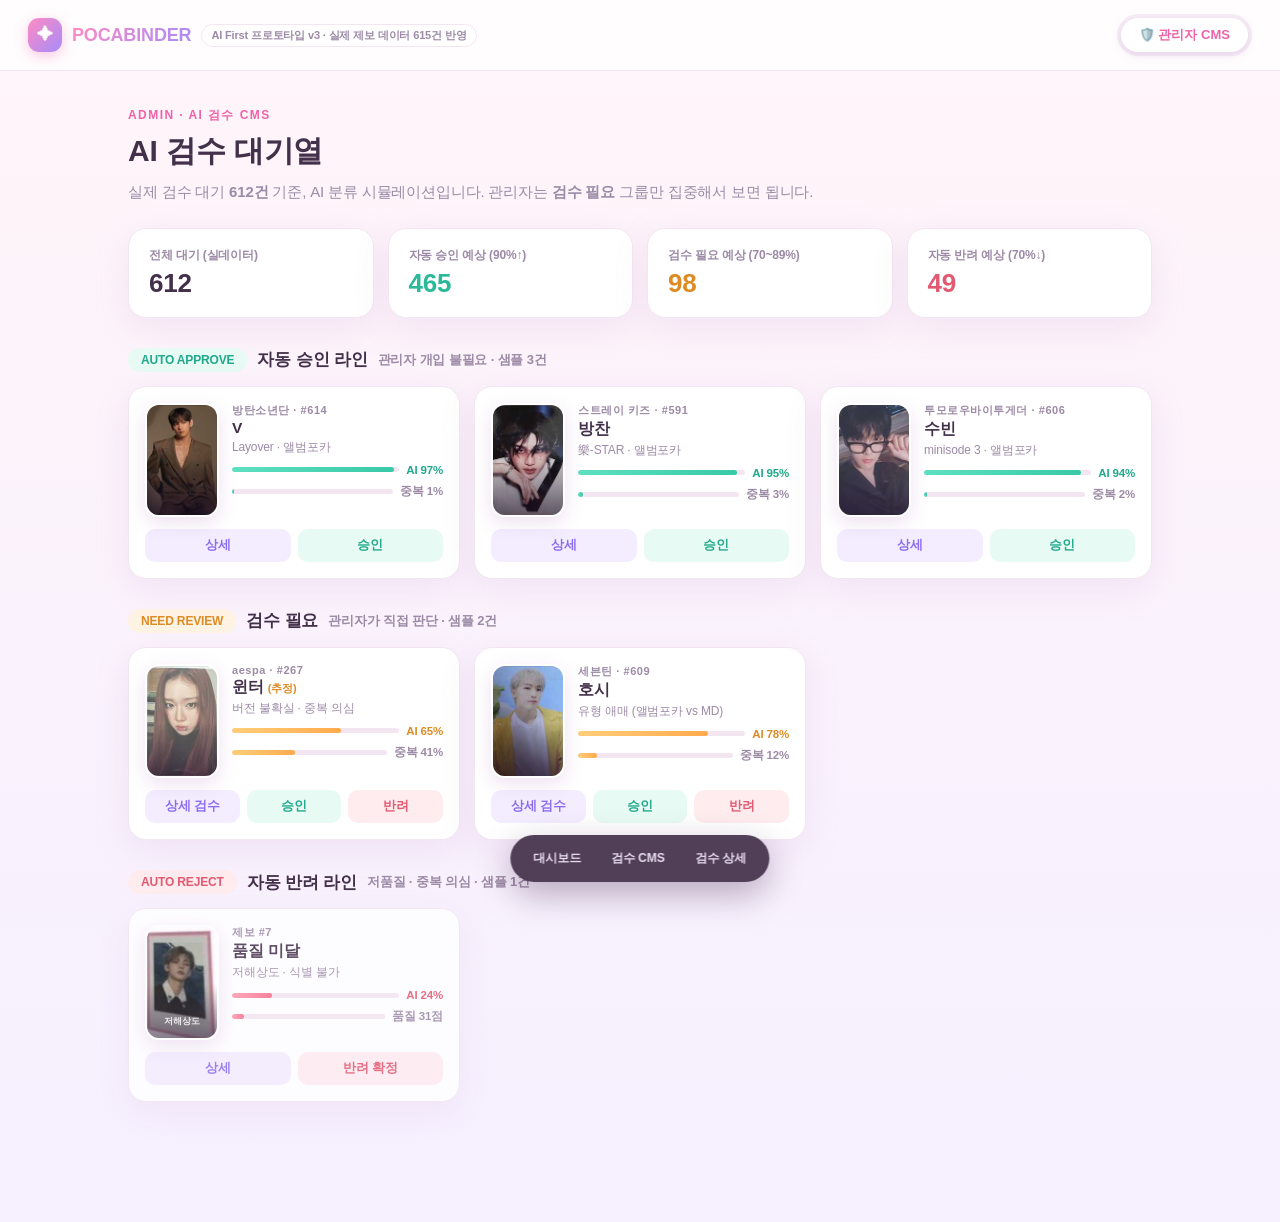
==== admin.html @ e7964c2a "Add files via upload" ====
<!DOCTYPE html>
<html lang="ko">
<head>
<meta charset="UTF-8">
<meta name="viewport" content="width=device-width, initial-scale=1.0">
<title>포카바인더 — 관리자 CMS</title>
<style>
  :root{
    --pink:#FF8BC2; --pink-deep:#F062A8; --lav:#A78BFA; --mint:#5EE0C2;
    --peach:#FFB88C; --sky:#8CC8FF;
    --ink:#43304A; --muted:#9C8AA6; --line:#F3E6F0;
    --bg1:#FFF5F9; --bg2:#F6F0FF;
    --card-shadow:0 10px 34px rgba(190,140,200,.16);
    --grad:linear-gradient(135deg,#FF8BC2 0%,#A78BFA 100%);
  }
  *{margin:0;padding:0;box-sizing:border-box;}
  html{scroll-behavior:smooth;}
  body{
    font-family:Pretendard,-apple-system,BlinkMacSystemFont,"Apple SD Gothic Neo","Noto Sans KR","Malgun Gothic",sans-serif;
    background:linear-gradient(180deg,var(--bg1) 0%,var(--bg2) 100%);
    color:var(--ink); min-height:100vh; letter-spacing:-0.01em;
  }
  body.admin-mode{background:linear-gradient(180deg,#F4F0FF 0%,#EEF3FF 100%);}

  /* ---------- top bar ---------- */
  .topbar{
    position:sticky;top:0;z-index:50;
    background:rgba(255,255,255,.82);backdrop-filter:blur(14px);
    border-bottom:1px solid var(--line);
    display:flex;align-items:center;justify-content:space-between;
    padding:14px 28px;
  }
  .logo{display:flex;align-items:center;gap:10px;cursor:pointer;}
  .logo-badge{
    width:34px;height:34px;border-radius:11px;background:var(--grad);
    display:flex;align-items:center;justify-content:center;font-size:17px;color:#fff;
    box-shadow:0 4px 14px rgba(240,98,168,.35);
  }
  .logo-name{font-weight:800;font-size:18px;background:var(--grad);-webkit-background-clip:text;background-clip:text;-webkit-text-fill-color:transparent;}
  .logo-tag{font-size:11px;color:var(--muted);font-weight:600;border:1px solid var(--line);border-radius:99px;padding:3px 9px;background:#fff;}
  .mode-toggle{display:flex;background:#F6EDF6;border-radius:99px;padding:4px;gap:2px;}
  .mode-toggle button{
    border:0;background:transparent;border-radius:99px;padding:8px 18px;
    font-size:13px;font-weight:700;color:var(--muted);cursor:pointer;font-family:inherit;transition:.2s;
  }
  .mode-toggle button.on{background:#fff;color:var(--pink-deep);box-shadow:0 3px 10px rgba(190,140,200,.25);}

  /* ---------- screens ---------- */
  .screen{display:none;max-width:1080px;margin:0 auto;padding:36px 28px 120px;animation:fadeUp .35s ease;}
  .screen.active{display:block;}
  @keyframes fadeUp{from{opacity:0;transform:translateY(10px)}to{opacity:1;transform:none}}

  .eyebrow{font-size:12px;font-weight:800;color:var(--pink-deep);letter-spacing:.12em;text-transform:uppercase;margin-bottom:8px;}
  h1{font-size:30px;font-weight:800;line-height:1.25;}
  h1 .grad{background:var(--grad);-webkit-background-clip:text;background-clip:text;-webkit-text-fill-color:transparent;}
  .sub{color:var(--muted);font-size:15px;margin-top:10px;line-height:1.6;}

  .panel{background:#fff;border:1px solid var(--line);border-radius:24px;box-shadow:var(--card-shadow);padding:26px;}

  .btn{
    border:0;border-radius:14px;padding:14px 26px;font-size:15px;font-weight:800;
    cursor:pointer;font-family:inherit;transition:.15s;letter-spacing:-0.01em;
  }
  .btn:active{transform:scale(.97);}
  .btn-primary{background:var(--grad);color:#fff;box-shadow:0 8px 22px rgba(240,98,168,.35);}
  .btn-primary:hover{filter:brightness(1.05);}
  .btn-ghost{background:#fff;color:var(--ink);border:1.5px solid var(--line);}
  .btn-ghost:hover{border-color:var(--pink);color:var(--pink-deep);}
  .btn-soft{background:#FDF0F7;color:var(--pink-deep);}
  .btn-sm{padding:9px 16px;font-size:13px;border-radius:11px;}

  /* ---------- photocard placeholder ---------- */
  .poca{
    aspect-ratio:5.5/8.5;border-radius:14px;position:relative;overflow:hidden;
    display:flex;flex-direction:column;align-items:center;justify-content:center;gap:6px;
    color:#fff;font-weight:800;box-shadow:0 6px 18px rgba(180,120,190,.22);
    border:3px solid #fff;
  }
  .poca .face{font-size:34px;filter:drop-shadow(0 2px 4px rgba(0,0,0,.12));}
  .poca .nm{font-size:13px;letter-spacing:.02em;text-shadow:0 1px 4px rgba(0,0,0,.18);}
  .poca .al{font-size:9px;font-weight:600;opacity:.85;}
  .poca.shine::after{
    content:'';position:absolute;inset:0;
    background:linear-gradient(115deg,transparent 30%,rgba(255,255,255,.55) 45%,transparent 60%);
    animation:shine 2.8s ease-in-out infinite;
  }
  @keyframes shine{0%,60%{transform:translateX(-120%)}100%{transform:translateX(120%)}}
  .poca.photo::before{content:'';position:absolute;inset:0;background:linear-gradient(180deg,rgba(30,15,40,.0) 52%,rgba(30,15,40,.62));}
  .poca.photo .face{display:none;}
  .poca.photo .nm,.poca.photo .al{position:relative;z-index:1;}
  .poca.photo{justify-content:flex-end;padding-bottom:10px;}
  .g1{background:linear-gradient(160deg,#FFB6D9,#B79CFF);}
  .g2{background:linear-gradient(160deg,#8CC8FF,#B79CFF);}
  .g3{background:linear-gradient(160deg,#FFC69C,#FF8BB8);}
  .g4{background:linear-gradient(160deg,#7EE0C8,#8CC8FF);}
  .g5{background:linear-gradient(160deg,#FF9CAE,#FFC69C);}
  .g6{background:linear-gradient(160deg,#C3A8FF,#FF9CD4);}

  /* ---------- HOME ---------- */
  .hero{display:grid;grid-template-columns:1.15fr .85fr;gap:36px;align-items:center;margin-top:28px;}
  .hero-cards{display:grid;grid-template-columns:repeat(3,1fr);gap:14px;transform:rotate(3deg);}
  .hero-cards .poca:nth-child(2){transform:translateY(-14px);}
  .hero-cards .poca:nth-child(5){transform:translateY(-14px);}
  .stat-row{display:grid;grid-template-columns:repeat(3,1fr);gap:14px;margin-top:30px;}
  .stat{background:#fff;border:1px solid var(--line);border-radius:18px;padding:18px 20px;box-shadow:var(--card-shadow);}
  .stat .k{font-size:12px;color:var(--muted);font-weight:700;}
  .stat .v{font-size:26px;font-weight:800;margin-top:4px;}
  .stat .v.pk{color:var(--pink-deep);} .stat .v.lv{color:var(--lav);} .stat .v.mt{color:#2BB99A;}
  .flow-strip{margin-top:34px;background:#fff;border:1px solid var(--line);border-radius:18px;padding:18px 22px;box-shadow:var(--card-shadow);display:flex;align-items:center;gap:10px;flex-wrap:wrap;}
  .flow-step{display:flex;align-items:center;gap:10px;}
  .flow-chip{background:#FDF0F7;color:var(--pink-deep);border-radius:99px;padding:7px 14px;font-size:12.5px;font-weight:800;white-space:nowrap;}
  .flow-chip.lv{background:#F3EDFF;color:#8B6CF0;}
  .flow-chip.mt{background:#E8FAF4;color:#1FA98A;}
  .flow-arrow{color:#D9C6DE;font-weight:800;}

  /* ---------- SCAN ---------- */
  .dropzone{
    margin-top:26px;border:2.5px dashed #EDB9D6;border-radius:26px;background:rgba(255,255,255,.7);
    padding:70px 30px;text-align:center;cursor:pointer;transition:.2s;
  }
  .dropzone:hover{border-color:var(--pink);background:#fff;box-shadow:var(--card-shadow);}
  .dropzone.over{border-color:var(--pink-deep);border-style:solid;background:#fff;
    box-shadow:0 0 0 6px rgba(240,98,168,.16),var(--card-shadow);transform:scale(1.012);}
  .dropzone.over .dz-icon{animation:none;transform:scale(1.1);}
  .dropzone *{pointer-events:none;}
  .dz-alt{margin-top:14px;text-align:center;}
  .dz-alt button{background:none;border:0;font-family:inherit;font-size:13.5px;font-weight:700;
    color:var(--muted);text-decoration:underline;text-underline-offset:3px;cursor:pointer;padding:6px 10px;}
  .dz-alt button:hover{color:var(--pink-deep);}
  .dz-err{display:none;margin-top:12px;background:#FFF1F4;border:1px solid #F6C6D4;color:#B4265A;
    border-radius:12px;padding:10px 14px;font-size:13.5px;font-weight:700;text-align:center;}
  .dz-icon{
    width:76px;height:76px;margin:0 auto 18px;border-radius:24px;background:var(--grad);
    display:flex;align-items:center;justify-content:center;font-size:34px;color:#fff;
    box-shadow:0 10px 26px rgba(240,98,168,.35);animation:bob 2.6s ease-in-out infinite;
  }
  @keyframes bob{0%,100%{transform:translateY(0)}50%{transform:translateY(-7px)}}
  .dz-title{font-size:19px;font-weight:800;}
  .dz-sub{color:var(--muted);font-size:14px;margin-top:8px;line-height:1.6;}
  .old-vs-new{display:grid;grid-template-columns:1fr auto 1fr;gap:18px;align-items:center;margin-top:26px;}
  .ovn{background:#fff;border:1px solid var(--line);border-radius:18px;padding:18px 20px;box-shadow:var(--card-shadow);}
  .ovn .t{font-size:12px;font-weight:800;color:var(--muted);margin-bottom:10px;}
  .ovn.new .t{color:var(--pink-deep);}
  .ovn ul{list-style:none;display:flex;flex-direction:column;gap:6px;font-size:13.5px;}
  .ovn li{color:#7A6884;}
  .ovn li s{color:#C8B8CE;}
  .ovn.new li{font-weight:800;color:var(--ink);font-size:15px;}
  .ovn-arrow{font-size:22px;color:var(--pink);font-weight:800;}

  /* ---------- ANALYZING ---------- */
  .analyze-wrap{display:grid;grid-template-columns:300px 1fr;gap:34px;margin-top:30px;align-items:start;}
  .scan-stage{position:relative;border-radius:20px;overflow:hidden;}
  .scan-stage .poca{width:100%;border-width:0;border-radius:20px;}
  .scan-line{
    position:absolute;left:0;right:0;height:3px;
    background:linear-gradient(90deg,transparent,#fff,transparent);
    box-shadow:0 0 18px 5px rgba(255,255,255,.85);
    animation:scanmove 1.6s ease-in-out infinite;
  }
  @keyframes scanmove{0%{top:4%}50%{top:94%}100%{top:4%}}
  .scan-grid{position:absolute;inset:0;background:
    repeating-linear-gradient(0deg,rgba(255,255,255,.08) 0 1px,transparent 1px 24px),
    repeating-linear-gradient(90deg,rgba(255,255,255,.08) 0 1px,transparent 1px 24px);}
  .steps{display:flex;flex-direction:column;gap:10px;}
  .step{
    display:flex;align-items:center;gap:14px;background:#fff;border:1px solid var(--line);
    border-radius:16px;padding:14px 18px;opacity:.45;transition:.3s;box-shadow:var(--card-shadow);
  }
  .step .ic{width:38px;height:38px;border-radius:12px;background:#F6EDF6;display:flex;align-items:center;justify-content:center;font-size:18px;}
  .step .tt{font-weight:800;font-size:14.5px;}
  .step .dd{font-size:12px;color:var(--muted);margin-top:2px;}
  .step .st{margin-left:auto;font-size:12px;font-weight:800;color:var(--muted);}
  .step.doing{opacity:1;border-color:var(--pink);}
  .step.doing .st{color:var(--pink-deep);}
  .step.done{opacity:1;}
  .step.done .ic{background:#E8FAF4;}
  .step.done .st{color:#1FA98A;}
  .spinner{display:inline-block;width:12px;height:12px;border:2px solid #F4C2DC;border-top-color:var(--pink-deep);border-radius:50%;animation:spin .7s linear infinite;vertical-align:-2px;margin-right:4px;}
  @keyframes spin{to{transform:rotate(360deg)}}

  /* ---------- RESULT ---------- */
  .result-wrap{display:grid;grid-template-columns:300px 1fr;gap:34px;margin-top:30px;align-items:start;}
  .conf-banner{
    display:flex;align-items:center;gap:14px;background:linear-gradient(135deg,#FFF0F8,#F3EDFF);
    border:1px solid #F4D7EA;border-radius:18px;padding:16px 20px;margin-bottom:18px;
  }
  .conf-ring{width:56px;height:56px;border-radius:50%;background:conic-gradient(var(--pink-deep) 353deg,#F0E2EF 0);display:flex;align-items:center;justify-content:center;flex-shrink:0;}
  .conf-ring b{width:44px;height:44px;border-radius:50%;background:#fff;display:flex;align-items:center;justify-content:center;font-size:13px;color:var(--pink-deep);}
  .fieldlist{display:flex;flex-direction:column;gap:10px;}
  .field{
    display:grid;grid-template-columns:96px 1fr 150px;gap:14px;align-items:center;
    background:#fff;border:1px solid var(--line);border-radius:15px;padding:13px 18px;box-shadow:var(--card-shadow);
  }
  .field .k{font-size:12.5px;font-weight:800;color:var(--muted);}
  .field .v{font-size:16px;font-weight:800;}
  .field .v input,.field .v select{
    font-family:inherit;font-size:15px;font-weight:800;color:var(--ink);
    border:1.5px solid var(--pink);border-radius:9px;padding:6px 10px;width:100%;background:#FFF8FC;
  }
  .confbar{display:flex;align-items:center;gap:8px;}
  .confbar .bar{flex:1;height:7px;border-radius:99px;background:#F3E6F0;overflow:hidden;}
  .confbar .bar i{display:block;height:100%;border-radius:99px;background:var(--grad);width:0;transition:width .9s ease;}
  .confbar .pc{font-size:12.5px;font-weight:800;color:var(--pink-deep);min-width:34px;text-align:right;}
  .check-row{display:grid;grid-template-columns:1fr 1fr;gap:10px;margin-top:14px;}
  .checkbox-pill{background:#E8FAF4;border:1px solid #C9F0E3;border-radius:15px;padding:13px 18px;display:flex;align-items:center;gap:10px;font-weight:800;font-size:14px;color:#178468;}
  .result-actions{display:flex;gap:10px;margin-top:22px;}
  .result-actions .btn{flex:1;}

  /* ---------- COMPLETE ---------- */
  .complete-box{max-width:520px;margin:40px auto 0;text-align:center;}
  .big-check{
    width:92px;height:92px;margin:0 auto 22px;border-radius:50%;background:var(--grad);
    display:flex;align-items:center;justify-content:center;font-size:44px;color:#fff;
    box-shadow:0 14px 34px rgba(240,98,168,.4);animation:pop .5s cubic-bezier(.34,1.56,.64,1);
  }
  @keyframes pop{from{transform:scale(.3);opacity:0}to{transform:scale(1);opacity:1}}
  .timeline{margin-top:26px;text-align:left;display:flex;flex-direction:column;gap:0;}
  .tl{display:flex;gap:14px;}
  .tl .dotcol{display:flex;flex-direction:column;align-items:center;}
  .tl .dot{width:14px;height:14px;border-radius:50%;background:var(--mint);flex-shrink:0;margin-top:4px;}
  .tl .dot.pend{background:#E8D9EC;}
  .tl .vline{width:2px;flex:1;background:#EFE2EE;min-height:22px;}
  .tl .txt{padding-bottom:18px;}
  .tl .txt b{font-size:14.5px;}
  .tl .txt span{display:block;font-size:12.5px;color:var(--muted);margin-top:2px;}

  /* ---------- ADMIN ---------- */
  .admin-stats{display:grid;grid-template-columns:repeat(4,1fr);gap:14px;margin-top:24px;}
  .queue-section{margin-top:30px;}
  .queue-head{display:flex;align-items:center;gap:10px;margin-bottom:14px;}
  .queue-head .badge{border-radius:99px;padding:5px 13px;font-size:12px;font-weight:800;}
  .badge.auto{background:#E8FAF4;color:#1FA98A;}
  .badge.review{background:#FFF4E3;color:#DD8B24;}
  .badge.reject{background:#FFECEF;color:#E25A72;}
  .queue-head h3{font-size:17px;font-weight:800;}
  .queue-head .cnt{color:var(--muted);font-size:13px;font-weight:700;}
  .qgrid{display:grid;grid-template-columns:repeat(3,1fr);gap:14px;}
  .qcard{
    background:#fff;border:1px solid var(--line);border-radius:18px;padding:16px;
    box-shadow:var(--card-shadow);cursor:pointer;transition:.18s;position:relative;
  }
  .qcard:hover{transform:translateY(-3px);box-shadow:0 16px 38px rgba(170,120,190,.22);border-color:#EFC4DE;}
  .qcard.justnow{border:2px solid var(--pink);}
  .qcard .newtag{position:absolute;top:-10px;left:14px;background:var(--grad);color:#fff;font-size:10.5px;font-weight:800;border-radius:99px;padding:3px 10px;box-shadow:0 4px 10px rgba(240,98,168,.4);}
  .qrow{display:flex;gap:13px;}
  .qrow .poca{width:74px;flex-shrink:0;border-width:2px;}
  .qmeta{flex:1;min-width:0;}
  .qmeta .a{font-size:11px;font-weight:800;color:var(--muted);letter-spacing:.05em;}
  .qmeta .m{font-size:15.5px;font-weight:800;margin-top:1px;}
  .qmeta .al2{font-size:12px;color:var(--muted);margin-top:2px;white-space:nowrap;overflow:hidden;text-overflow:ellipsis;}
  .qconf{margin-top:8px;display:flex;align-items:center;gap:7px;}
  .qconf .bar{flex:1;height:5px;background:#F3E6F0;border-radius:99px;overflow:hidden;}
  .qconf .bar i{display:block;height:100%;border-radius:99px;}
  .qconf .pc{font-size:11.5px;font-weight:800;}
  .qc-auto i{background:linear-gradient(90deg,#5EE0C2,#38C9A8);} .qc-auto .pc{color:#1FA98A;}
  .qc-review i{background:linear-gradient(90deg,#FFCE7A,#FFAA4D);} .qc-review .pc{color:#DD8B24;}
  .qc-reject i{background:linear-gradient(90deg,#FF9CAE,#F76F8C);} .qc-reject .pc{color:#E25A72;}
  .qactions{display:flex;gap:7px;margin-top:12px;}
  .qactions .btn{flex:1;padding:8px 0;font-size:12.5px;border-radius:10px;}
  .btn-approve{background:#E8FAF4;color:#1FA98A;}
  .btn-reject{background:#FFECEF;color:#E25A72;}
  .btn-detail{background:#F3EDFF;color:#8B6CF0;}

  /* ---------- CMS DETAIL ---------- */
  .detail-wrap{display:grid;grid-template-columns:320px 1fr;gap:30px;margin-top:26px;align-items:start;}
  .kv{display:flex;justify-content:space-between;align-items:center;padding:12px 2px;border-bottom:1px solid var(--line);font-size:14.5px;}
  .kv:last-child{border-bottom:0;}
  .kv .k{color:var(--muted);font-weight:700;font-size:13px;}
  .kv .v{font-weight:800;}
  .dup-box{margin-top:16px;background:#FFF9EC;border:1px solid #F7E3B5;border-radius:16px;padding:16px 18px;}
  .dup-box .t{font-size:13px;font-weight:800;color:#B8860B;margin-bottom:10px;}
  .dup-row{display:flex;gap:12px;align-items:center;}
  .dup-row .poca{width:56px;border-width:2px;}
  .dup-row .info{font-size:12.5px;color:#7A6884;line-height:1.55;}
  .decision{display:flex;gap:10px;margin-top:20px;}
  .decision .btn{flex:1;padding:15px 0;font-size:15px;}
  .btn-approve-lg{background:linear-gradient(135deg,#5EE0C2,#38C9A8);color:#fff;box-shadow:0 8px 20px rgba(56,201,168,.35);}
  .btn-reject-lg{background:#fff;color:#E25A72;border:1.5px solid #FFD3DB;}
  .btn-merge-lg{background:#fff;color:#8B6CF0;border:1.5px solid #E3D8FF;}
  .backlink{display:inline-flex;align-items:center;gap:6px;color:var(--muted);font-size:13.5px;font-weight:700;cursor:pointer;margin-bottom:6px;}
  .backlink:hover{color:var(--pink-deep);}

  /* ---------- SEARCH / HOME extras ---------- */
  .search-bar{
    display:flex;align-items:center;gap:10px;background:#fff;border:1.5px solid var(--line);
    border-radius:16px;padding:13px 18px;box-shadow:var(--card-shadow);margin-top:22px;cursor:pointer;transition:.2s;
  }
  .search-bar:hover{border-color:var(--pink);}
  .search-bar .q{color:var(--muted);font-size:14.5px;font-weight:600;flex:1;}
  .search-bar input{border:0;outline:0;flex:1;font-family:inherit;font-size:15px;font-weight:700;color:var(--ink);background:transparent;}
  .chip-row{display:flex;gap:8px;flex-wrap:wrap;margin-top:14px;}
  .artist-chip{
    background:#fff;border:1.5px solid var(--line);border-radius:99px;padding:8px 16px;
    font-size:13px;font-weight:800;cursor:pointer;transition:.15s;color:#7A6884;
  }
  .artist-chip:hover,.artist-chip.on{border-color:var(--pink);color:var(--pink-deep);background:#FFF5FA;}
  .result-count{font-size:13.5px;color:var(--muted);font-weight:700;margin:20px 0 12px;}
  .srch-grid{display:grid;grid-template-columns:repeat(4,1fr);gap:16px;}
  .srch-item{cursor:pointer;transition:.18s;}
  .srch-item:hover{transform:translateY(-4px);}
  .srch-item .meta{margin-top:8px;}
  .srch-item .a{font-size:10.5px;font-weight:800;color:var(--muted);letter-spacing:.05em;}
  .srch-item .m{font-size:14px;font-weight:800;}
  .srch-item .al{font-size:11.5px;color:var(--muted);margin-top:1px;}

  /* ---------- ARTIST ---------- */
  .artist-hero{
    background:var(--grad);border-radius:26px;padding:30px 32px;color:#fff;margin-top:24px;
    box-shadow:0 14px 36px rgba(200,120,190,.35);display:grid;grid-template-columns:1fr auto;gap:20px;align-items:center;
  }
  .artist-hero h2{font-size:26px;font-weight:800;}
  .artist-hero .lv{font-size:13px;font-weight:800;opacity:.95;margin-top:6px;}
  .own-progress{margin-top:16px;}
  .own-progress .nums{display:flex;justify-content:space-between;font-size:13px;font-weight:800;margin-bottom:7px;}
  .own-progress .track{height:10px;border-radius:99px;background:rgba(255,255,255,.3);overflow:hidden;}
  .own-progress .track i{display:block;height:100%;border-radius:99px;background:#fff;width:0;transition:width 1s ease;}
  .artist-hero .pct{font-size:44px;font-weight:800;text-align:right;}
  .artist-hero .pct span{display:block;font-size:12px;font-weight:700;opacity:.9;}
  .sec-title{display:flex;align-items:center;gap:10px;margin:30px 0 14px;}
  .sec-title h3{font-size:17px;font-weight:800;}
  .sec-title .more{margin-left:auto;font-size:12.5px;font-weight:800;color:var(--muted);cursor:pointer;}
  .sec-title .more:hover{color:var(--pink-deep);}
  .album-grid{display:grid;grid-template-columns:repeat(4,1fr);gap:14px;}
  .album-cover{
    border-radius:18px;padding:20px 18px;color:#fff;cursor:pointer;transition:.18s;
    min-height:120px;display:flex;flex-direction:column;justify-content:flex-end;box-shadow:var(--card-shadow);position:relative;overflow:hidden;
  }
  .album-cover:hover{transform:translateY(-4px);box-shadow:0 16px 36px rgba(170,120,190,.3);}
  .album-cover .yr{font-size:10.5px;font-weight:700;opacity:.85;}
  .album-cover .tt{font-size:15px;font-weight:800;margin-top:2px;text-shadow:0 1px 6px rgba(0,0,0,.15);}
  .album-cover .ct{font-size:11px;font-weight:700;opacity:.9;margin-top:4px;}
  .member-row{display:flex;gap:10px;flex-wrap:wrap;}
  .member-chip{
    display:flex;align-items:center;gap:9px;background:#fff;border:1.5px solid var(--line);border-radius:99px;
    padding:7px 16px 7px 8px;font-size:13.5px;font-weight:800;cursor:pointer;transition:.15s;
  }
  .member-chip:hover{border-color:var(--pink);color:var(--pink-deep);}
  .member-chip .mc{width:30px;height:30px;border-radius:50%;display:flex;align-items:center;justify-content:center;font-size:15px;color:#fff;}
  .recent-row{display:grid;grid-template-columns:repeat(6,1fr);gap:12px;}

  /* ---------- ALBUM ---------- */
  .filter-tabs{display:flex;gap:6px;background:#F6EDF6;border-radius:99px;padding:5px;width:fit-content;margin-top:20px;}
  .filter-tabs button{
    border:0;background:transparent;border-radius:99px;padding:9px 20px;font-size:13px;font-weight:800;
    color:var(--muted);cursor:pointer;font-family:inherit;transition:.2s;
  }
  .filter-tabs button.on{background:#fff;color:var(--pink-deep);box-shadow:0 3px 10px rgba(190,140,200,.25);}
  .album-cards{display:grid;grid-template-columns:repeat(6,1fr);gap:14px;margin-top:20px;}
  .acard{cursor:pointer;transition:.18s;position:relative;}
  .acard:hover{transform:translateY(-4px);}
  .acard .nm2{font-size:12px;font-weight:800;text-align:center;margin-top:7px;}
  .acard .tp{font-size:10.5px;color:var(--muted);text-align:center;margin-top:1px;}
  .acard.missing .poca{filter:grayscale(1) opacity(.45);}
  .acard .stamp{
    position:absolute;top:8px;right:8px;z-index:2;width:26px;height:26px;border-radius:50%;
    display:flex;align-items:center;justify-content:center;font-size:13px;background:#fff;box-shadow:0 3px 10px rgba(100,60,110,.25);
  }
  .acard .stamp.own{color:#1FA98A;} .acard .stamp.wish{color:var(--pink-deep);}

  /* ---------- CARD DETAIL (user) ---------- */
  .card-wrap{display:grid;grid-template-columns:320px 1fr;gap:34px;margin-top:26px;align-items:start;}
  .toggle-row{display:flex;gap:10px;margin-top:16px;}
  .tgl{
    flex:1;border:1.5px solid var(--line);background:#fff;border-radius:14px;padding:13px 0;
    font-size:14.5px;font-weight:800;cursor:pointer;font-family:inherit;transition:.18s;color:#7A6884;
  }
  .tgl.on-own{background:#E8FAF4;border-color:#9FE5CF;color:#1FA98A;}
  .tgl.on-wish{background:#FFF0F8;border-color:#F7BBDC;color:var(--pink-deep);}
  .ai-insight{
    margin-top:18px;background:linear-gradient(135deg,#FFF0F8,#F3EDFF);border:1px solid #F0D9EC;
    border-radius:20px;padding:20px 22px;
  }
  .ai-insight .hd{display:flex;align-items:center;gap:9px;font-size:13px;font-weight:800;color:#8B6CF0;margin-bottom:12px;}
  .ai-insight .hd .dot2{width:26px;height:26px;border-radius:9px;background:var(--grad);display:flex;align-items:center;justify-content:center;color:#fff;font-size:13px;}
  .ai-insight p{font-size:14.5px;line-height:1.7;color:#5D4A66;}
  .insight-stats{display:grid;grid-template-columns:repeat(3,1fr);gap:10px;margin-top:14px;}
  .ist{background:rgba(255,255,255,.75);border-radius:14px;padding:12px 14px;}
  .ist .k{font-size:11px;font-weight:800;color:var(--muted);}
  .ist .v{font-size:16.5px;font-weight:800;margin-top:3px;color:var(--pink-deep);}
  .similar-row{display:grid;grid-template-columns:repeat(4,1fr);gap:12px;}

  /* ---------- MY BINDER ---------- */
  .binder-stats{display:grid;grid-template-columns:repeat(3,1fr);gap:14px;margin-top:24px;}
  .prog-list{display:flex;flex-direction:column;gap:12px;}
  .prog-item{background:#fff;border:1px solid var(--line);border-radius:16px;padding:15px 20px;box-shadow:var(--card-shadow);cursor:pointer;transition:.15s;}
  .prog-item:hover{border-color:#EFC4DE;}
  .prog-item .top{display:flex;justify-content:space-between;font-size:14px;font-weight:800;margin-bottom:8px;}
  .prog-item .top span:last-child{color:var(--pink-deep);}
  .prog-item .track{height:8px;border-radius:99px;background:#F3E6F0;overflow:hidden;}
  .prog-item .track i{display:block;height:100%;border-radius:99px;background:var(--grad);}
  .binder-tabs{display:flex;gap:6px;background:#F6EDF6;border-radius:99px;padding:5px;width:fit-content;margin:26px 0 16px;}
  .binder-tabs button{border:0;background:transparent;border-radius:99px;padding:9px 20px;font-size:13px;font-weight:800;color:var(--muted);cursor:pointer;font-family:inherit;}
  .binder-tabs button.on{background:#fff;color:var(--pink-deep);box-shadow:0 3px 10px rgba(190,140,200,.25);}
  .wish-note{font-size:12px;color:var(--muted);font-weight:700;margin-top:10px;}

  /* ---------- ADMIN DASHBOARD ---------- */
  .dash-grid{display:grid;grid-template-columns:1.15fr .85fr;gap:16px;margin-top:24px;}
  .chart-panel{background:#fff;border:1px solid var(--line);border-radius:20px;padding:22px 24px;box-shadow:var(--card-shadow);}
  .chart-panel .ct2{font-size:14px;font-weight:800;margin-bottom:4px;}
  .chart-panel .cs{font-size:12px;color:var(--muted);font-weight:600;margin-bottom:18px;}
  .week-chart{display:grid;grid-template-columns:repeat(7,1fr);gap:12px;align-items:end;height:150px;}
  .wbar{display:flex;flex-direction:column;align-items:center;gap:6px;height:100%;justify-content:flex-end;}
  .wbar .col{width:100%;max-width:38px;border-radius:9px 9px 4px 4px;background:linear-gradient(180deg,#FFB0D4,#B79CFF);transition:height 1s ease;position:relative;}
  .wbar.today .col{background:var(--grad);box-shadow:0 6px 16px rgba(240,98,168,.35);}
  .wbar .num{font-size:11px;font-weight:800;color:var(--pink-deep);}
  .wbar .day{font-size:11px;font-weight:700;color:var(--muted);}
  .stackbar{height:16px;border-radius:99px;overflow:hidden;display:flex;margin-top:6px;}
  .stackbar i{height:100%;}
  .legend{display:flex;flex-direction:column;gap:10px;margin-top:16px;}
  .lg{display:flex;align-items:center;gap:9px;font-size:13px;font-weight:700;color:#5D4A66;}
  .lg .sw{width:11px;height:11px;border-radius:4px;}
  .lg b{margin-left:auto;font-size:14px;}
  .queue-link{
    margin-top:16px;display:flex;align-items:center;justify-content:space-between;background:#FFF5FA;
    border:1.5px solid #F7D6E8;border-radius:16px;padding:14px 18px;cursor:pointer;transition:.15s;font-weight:800;font-size:14px;
  }
  .queue-link:hover{border-color:var(--pink);}
  .queue-link .n{color:var(--pink-deep);}

  /* ---------- prototype nav ---------- */
  .proto-nav{
    position:fixed;bottom:18px;left:50%;transform:translateX(-50%);z-index:60;
    background:rgba(67,48,74,.92);backdrop-filter:blur(10px);border-radius:99px;
    display:flex;gap:4px;padding:7px 10px;box-shadow:0 12px 34px rgba(60,30,70,.35);
    max-width:94vw;overflow-x:auto;
  }
  .proto-nav .lab{color:#CBB8D4;font-size:11px;font-weight:700;align-self:center;padding:0 8px;white-space:nowrap;}
  .proto-nav button{
    border:0;background:transparent;color:#E9DCF0;font-size:12px;font-weight:700;
    border-radius:99px;padding:8px 13px;cursor:pointer;font-family:inherit;white-space:nowrap;transition:.15s;
  }
  .proto-nav button:hover{background:rgba(255,255,255,.14);}
  .proto-nav button.on{background:var(--grad);color:#fff;}

  /* ---------- toast ---------- */
  .toast{
    position:fixed;top:78px;left:50%;transform:translateX(-50%) translateY(-16px);z-index:70;
    background:#43304A;color:#fff;border-radius:14px;padding:13px 22px;font-size:14px;font-weight:700;
    box-shadow:0 14px 34px rgba(60,30,70,.4);opacity:0;pointer-events:none;transition:.3s;
  }
  .toast.show{opacity:1;transform:translateX(-50%) translateY(0);}

  @media (max-width:860px){
    .hero,.analyze-wrap,.result-wrap,.detail-wrap,.old-vs-new,.card-wrap,.dash-grid,.artist-hero{grid-template-columns:1fr;}
    .qgrid{grid-template-columns:1fr;}
    .admin-stats{grid-template-columns:repeat(2,1fr);}
    .ovn-arrow{transform:rotate(90deg);text-align:center;}
    .srch-grid,.album-grid{grid-template-columns:repeat(2,1fr);}
    .album-cards{grid-template-columns:repeat(3,1fr);}
    .recent-row,.similar-row{grid-template-columns:repeat(3,1fr);}
    .artist-hero .pct{text-align:left;}
  }

  /* REAL PHOTO THUMBS */
  .ph-609{background-image:url([data-uri]);background-size:cover;background-position:center;}
  .ph-610{background-image:url([data-uri]);background-size:cover;background-position:center;}
  .ph-614{background-image:url([data-uri]);background-size:cover;background-position:center;}
  .ph-267{background-image:url([data-uri]);background-size:cover;background-position:center;}
  .ph-606{background-image:url([data-uri]);background-size:cover;background-position:center;}
  .ph-7{background-image:url([data-uri]);background-size:cover;background-position:center;}
  .ph-554{background-image:url([data-uri]);background-size:cover;background-position:center;}
  .ph-283{background-image:url([data-uri]);background-size:cover;background-position:center;}
  .ph-465{background-image:url([data-uri]);background-size:cover;background-position:center;}
  .ph-426{background-image:url([data-uri]);background-size:cover;background-position:center;}
  .ph-595{background-image:url([data-uri]);background-size:cover;background-position:center;}
  .ph-591{background-image:url([data-uri]);background-size:cover;background-position:center;}
  .ph-190{background-image:url([data-uri]);background-size:cover;background-position:center;}
  .ph-549{background-image:url([data-uri]);background-size:cover;background-position:center;}
  .ph-615{background-image:url([data-uri]);background-size:cover;background-position:center;}
  .ph-599{background-image:url([data-uri]);background-size:cover;background-position:center;}
  .ph-612{background-image:url([data-uri]);background-size:cover;background-position:center;}
</style>




</head>
<body>

<!-- ======================= TOP BAR ======================= -->
<div class="topbar">
  <div class="logo" onclick="go('admin')">
    <div class="logo-badge">✦</div>
    <div class="logo-name">POCABINDER</div>
    <div class="logo-tag">AI First 프로토타입 v3 · 실제 제보 데이터 615건 반영</div>
  </div>
  <div class="mode-toggle">
    <button id="mt-admin" class="on" onclick="go('admin')">🛡️ 관리자 CMS</button>
  </div>
</div>

<!-- ======================= 1. HOME ======================= -->
<!-- ======================= 2. AI SCAN ======================= -->
<!-- ======================= 3. ANALYZING ======================= -->
<!-- ======================= 4. RESULT ======================= -->
<!-- ======================= 5. COMPLETE ======================= -->
<!-- ======================= 6. ADMIN QUEUE ======================= -->
<section class="screen active" id="scr-admin">
  <div class="eyebrow">ADMIN · AI 검수 CMS</div>
  <h1>AI 검수 대기열</h1>
  <p class="sub">실제 검수 대기 <b>612건</b> 기준, AI 분류 시뮬레이션입니다. 관리자는 <b>검수 필요</b> 그룹만 집중해서 보면 됩니다.</p>

  <div class="admin-stats">
    <div class="stat"><div class="k">전체 대기 (실데이터)</div><div class="v" id="stat-pending">612</div></div>
    <div class="stat"><div class="k">자동 승인 예상 (90%↑)</div><div class="v mt">465</div></div>
    <div class="stat"><div class="k">검수 필요 예상 (70~89%)</div><div class="v" style="color:#DD8B24;">98</div></div>
    <div class="stat"><div class="k">자동 반려 예상 (70%↓)</div><div class="v" style="color:#E25A72;">49</div></div>
  </div>

  <!-- 자동 승인 -->
  <div class="queue-section">
    <div class="queue-head"><span class="badge auto">AUTO APPROVE</span><h3>자동 승인 라인</h3><span class="cnt">관리자 개입 불필요 · 샘플 3건</span></div>
    <div class="qgrid" id="q-auto">
      <div class="qcard justnow" id="myCard" style="display:none;" onclick="openDetail('mine')">
        <div class="newtag">방금 제출됨 ✨</div>
        <div class="qrow">
          <div class="poca photo ph-615"></div>
          <div class="qmeta"><div class="a">방탄소년단 · #615</div><div class="m">정국</div><div class="al2">GOLDEN · 앨범포카</div>
            <div class="qconf qc-auto"><div class="bar"><i style="width:98%"></i></div><span class="pc">AI 98%</span></div>
            <div class="qconf qc-auto"><div class="bar"><i style="width:2%"></i></div><span class="pc" style="color:var(--muted);">중복 2%</span></div>
          </div>
        </div>
        <div class="qactions"><button class="btn btn-detail" onclick="event.stopPropagation();openDetail('mine')">상세</button><button class="btn btn-approve" onclick="event.stopPropagation();resolveCard(this,'승인 완료! 컬렉션에 등록됐어요 💗')">승인</button></div>
      </div>
      <div class="qcard" onclick="openDetail('a1')">
        <div class="qrow">
          <div class="poca photo ph-614"></div>
          <div class="qmeta"><div class="a">방탄소년단 · #614</div><div class="m">V</div><div class="al2">Layover · 앨범포카</div>
            <div class="qconf qc-auto"><div class="bar"><i style="width:97%"></i></div><span class="pc">AI 97%</span></div>
            <div class="qconf qc-auto"><div class="bar"><i style="width:1%"></i></div><span class="pc" style="color:var(--muted);">중복 1%</span></div>
          </div>
        </div>
        <div class="qactions"><button class="btn btn-detail" onclick="event.stopPropagation();openDetail('a1')">상세</button><button class="btn btn-approve" onclick="event.stopPropagation();resolveCard(this,'승인 완료! 컬렉션에 등록됐어요 💗')">승인</button></div>
      </div>
      <div class="qcard" onclick="openDetail('a2')">
        <div class="qrow">
          <div class="poca photo ph-591"></div>
          <div class="qmeta"><div class="a">스트레이 키즈 · #591</div><div class="m">방찬</div><div class="al2">樂-STAR · 앨범포카</div>
            <div class="qconf qc-auto"><div class="bar"><i style="width:95%"></i></div><span class="pc">AI 95%</span></div>
            <div class="qconf qc-auto"><div class="bar"><i style="width:3%"></i></div><span class="pc" style="color:var(--muted);">중복 3%</span></div>
          </div>
        </div>
        <div class="qactions"><button class="btn btn-detail" onclick="event.stopPropagation();openDetail('a2')">상세</button><button class="btn btn-approve" onclick="event.stopPropagation();resolveCard(this,'승인 완료! 컬렉션에 등록됐어요 💗')">승인</button></div>
      </div>
      <div class="qcard" onclick="openDetail('a3')">
        <div class="qrow">
          <div class="poca photo ph-606"></div>
          <div class="qmeta"><div class="a">투모로우바이투게더 · #606</div><div class="m">수빈</div><div class="al2">minisode 3 · 앨범포카</div>
            <div class="qconf qc-auto"><div class="bar"><i style="width:94%"></i></div><span class="pc">AI 94%</span></div>
            <div class="qconf qc-auto"><div class="bar"><i style="width:2%"></i></div><span class="pc" style="color:var(--muted);">중복 2%</span></div>
          </div>
        </div>
        <div class="qactions"><button class="btn btn-detail" onclick="event.stopPropagation();openDetail('a3')">상세</button><button class="btn btn-approve" onclick="event.stopPropagation();resolveCard(this,'승인 완료! 컬렉션에 등록됐어요 💗')">승인</button></div>
      </div>
    </div>
  </div>

  <!-- 검수 필요 -->
  <div class="queue-section">
    <div class="queue-head"><span class="badge review">NEED REVIEW</span><h3>검수 필요</h3><span class="cnt">관리자가 직접 판단 · 샘플 2건</span></div>
    <div class="qgrid">
      <div class="qcard" onclick="openDetail('r1')">
        <div class="qrow">
          <div class="poca photo ph-267"></div>
          <div class="qmeta"><div class="a">aespa · #267</div><div class="m">윈터 <span style="font-size:11px;color:#DD8B24;">(추정)</span></div><div class="al2">버전 불확실 · 중복 의심</div>
            <div class="qconf qc-review"><div class="bar"><i style="width:65%"></i></div><span class="pc">AI 65%</span></div>
            <div class="qconf qc-review"><div class="bar"><i style="width:41%"></i></div><span class="pc" style="color:var(--muted);">중복 41%</span></div>
          </div>
        </div>
        <div class="qactions"><button class="btn btn-detail" onclick="event.stopPropagation();openDetail('r1')">상세 검수</button><button class="btn btn-approve" onclick="event.stopPropagation();resolveCard(this,'검토 후 승인했어요 ✔')">승인</button><button class="btn btn-reject" onclick="event.stopPropagation();resolveCard(this,'반려 처리했어요')">반려</button></div>
      </div>
      <div class="qcard" onclick="openDetail('r2')">
        <div class="qrow">
          <div class="poca photo ph-609"></div>
          <div class="qmeta"><div class="a">세븐틴 · #609</div><div class="m">호시</div><div class="al2">유형 애매 (앨범포카 vs MD)</div>
            <div class="qconf qc-review"><div class="bar"><i style="width:78%"></i></div><span class="pc">AI 78%</span></div>
            <div class="qconf qc-review"><div class="bar"><i style="width:12%"></i></div><span class="pc" style="color:var(--muted);">중복 12%</span></div>
          </div>
        </div>
        <div class="qactions"><button class="btn btn-detail" onclick="event.stopPropagation();openDetail('r2')">상세 검수</button><button class="btn btn-approve" onclick="event.stopPropagation();resolveCard(this,'검토 후 승인했어요 ✔')">승인</button><button class="btn btn-reject" onclick="event.stopPropagation();resolveCard(this,'반려 처리했어요')">반려</button></div>
      </div>
    </div>
  </div>

  <!-- 자동 반려 -->
  <div class="queue-section">
    <div class="queue-head"><span class="badge reject">AUTO REJECT</span><h3>자동 반려 라인</h3><span class="cnt">저품질 · 중복 의심 · 샘플 1건</span></div>
    <div class="qgrid">
      <div class="qcard" onclick="openDetail('j1')" style="opacity:.85;">
        <div class="qrow">
          <div class="poca photo ph-7"><div class="al">저해상도</div></div>
          <div class="qmeta"><div class="a">제보 #7</div><div class="m">품질 미달</div><div class="al2">저해상도 · 식별 불가</div>
            <div class="qconf qc-reject"><div class="bar"><i style="width:24%"></i></div><span class="pc">AI 24%</span></div>
            <div class="qconf qc-reject"><div class="bar"><i style="width:8%"></i></div><span class="pc" style="color:var(--muted);">품질 31점</span></div>
          </div>
        </div>
        <div class="qactions"><button class="btn btn-detail" onclick="event.stopPropagation();openDetail('j1')">상세</button><button class="btn btn-reject" onclick="event.stopPropagation();resolveCard(this,'반려 확정 — 제보자에게 재촬영 안내 발송')">반려 확정</button></div>
      </div>
    </div>
  </div>
</section>

<!-- ======================= 7. CMS DETAIL ======================= -->
<section class="screen" id="scr-detail">
  <div class="backlink" onclick="go('admin')">← 검수 대기열로 돌아가기</div>
  <div class="eyebrow">ADMIN · 카드 상세 검수</div>
  <h1 id="dt-title">정한 · 17 IS RIGHT HERE</h1>

  <div class="detail-wrap">
    <div>
      <div class="poca shine" id="dt-poca" style="width:100%;"><div class="face" id="dt-face">🐰</div><div class="nm" id="dt-nm">JEONGHAN</div><div class="al" id="dt-al">17 IS RIGHT HERE</div></div>
      <div class="check-row" style="grid-template-columns:1fr;">
        <div class="checkbox-pill" id="dt-quality">🧪 사진 품질 96점</div>
      </div>
    </div>
    <div>
      <div class="panel">
        <div style="font-size:13px;font-weight:800;color:var(--muted);margin-bottom:6px;">AI 분석 결과</div>
        <div class="kv"><span class="k">아티스트</span><span class="v" id="dt-artist">SEVENTEEN</span></div>
        <div class="kv"><span class="k">멤버</span><span class="v" id="dt-member">정한 (JEONGHAN)</span></div>
        <div class="kv"><span class="k">앨범</span><span class="v" id="dt-album">17 IS RIGHT HERE</span></div>
        <div class="kv"><span class="k">유형</span><span class="v" id="dt-type">럭키드로우</span></div>
        <div class="kv"><span class="k">AI 신뢰도</span><span class="v" id="dt-conf" style="color:var(--pink-deep);">98%</span></div>
        <div class="kv"><span class="k">중복 확률</span><span class="v" id="dt-dup">2%</span></div>
      </div>

      <div class="dup-box" id="dupbox" style="display:none;">
        <div class="t">⚠️ 유사한 기존 포카 발견 — Merge 검토</div>
        <div class="dup-row">
          <div class="poca photo ph-267"></div>
          <div class="info"><b>aespa 윈터 · 앨범포카 (기존 등록)</b><br>유사도 41% · 버전만 다를 가능성 있음<br>같은 포카면 <b>Merge</b>, 다른 버전이면 <b>Approve</b></div>
        </div>
      </div>

      <div class="decision">
        <button class="btn btn-approve-lg" onclick="decide('✔ 승인 완료 — 컬렉션 DB에 등록됐어요')">✔ Approve</button>
        <button class="btn btn-merge-lg" onclick="decide('기존 포카와 병합(Merge)했어요')">⇄ Merge</button>
        <button class="btn btn-reject-lg" onclick="decide('반려 처리했어요 — 제보자에게 사유 발송')">✕ Reject</button>
      </div>
      <p class="sub" style="font-size:13px;">Approve = 신규 등록 · Merge = 기존 포카와 통합 · Reject = 반려 + 제보자 알림</p>
    </div>
  </div>
</section>

<!-- ======================= 8. SEARCH ======================= -->
<!-- ======================= 9. ARTIST ======================= -->
<!-- ======================= 10. ALBUM ======================= -->
<!-- ======================= 11. CARD DETAIL (user) ======================= -->
<!-- ======================= 12. MY BINDER ======================= -->
<!-- ======================= 13. ADMIN DASHBOARD ======================= -->
<section class="screen" id="scr-dashboard">
  <div class="eyebrow">ADMIN · ANALYTICS · 실제 뮤빗 데이터 (2026.07.30)</div>
  <h1>운영 대시보드</h1>
  <p class="sub">누적 제보 615건 중 <b style="color:#E25A72;">612건(99.5%)이 검수 대기</b> — 수동 검수 병목이 실데이터로 확인됩니다.</p>

  <div class="admin-stats">
    <div class="stat"><div class="k">누적 제보</div><div class="v pk">615</div></div>
    <div class="stat"><div class="k">검수 대기</div><div class="v" style="color:#E25A72;">612</div></div>
    <div class="stat"><div class="k">승인 완료</div><div class="v mt">2</div></div>
    <div class="stat"><div class="k">참여 유저</div><div class="v lv">414</div></div>
  </div>

  <div class="dash-grid">
    <div class="chart-panel">
      <div class="ct2">유형별 제보 분포 (실데이터)</div>
      <div class="cs">전체 615건 · 단위: 장</div>
      <div class="week-chart" style="grid-template-columns:repeat(5,1fr);">
        <div class="wbar today"><span class="num">451</span><div class="col" style="height:100%"></div><span class="day">앨범</span></div>
        <div class="wbar"><span class="num">53</span><div class="col" style="height:14%"></div><span class="day">MD</span></div>
        <div class="wbar"><span class="num">43</span><div class="col" style="height:12%"></div><span class="day">팬미팅</span></div>
        <div class="wbar"><span class="num">34</span><div class="col" style="height:10%"></div><span class="day">시즌그리팅</span></div>
        <div class="wbar"><span class="num">34</span><div class="col" style="height:10%"></div><span class="day">팬사인회</span></div>
      </div>
    </div>
    <div class="chart-panel">
      <div class="ct2">아티스트별 제보 분포 (실데이터)</div>
      <div class="cs">전체 615건 기준</div>
      <div class="stackbar">
        <i style="width:34%;background:linear-gradient(90deg,#FF8BC2,#F062A8);"></i>
        <i style="width:26%;background:linear-gradient(90deg,#B79CFF,#8B6CF0);"></i>
        <i style="width:15%;background:linear-gradient(90deg,#8CC8FF,#5AA7F0);"></i>
        <i style="width:10%;background:linear-gradient(90deg,#5EE0C2,#38C9A8);"></i>
        <i style="width:15%;background:linear-gradient(90deg,#FFCE7A,#FFAA4D);"></i>
      </div>
      <div class="legend">
        <div class="lg"><span class="sw" style="background:#F062A8;"></span>방탄소년단<b>208장 · 34%</b></div>
        <div class="lg"><span class="sw" style="background:#8B6CF0;"></span>스트레이 키즈<b>159장 · 26%</b></div>
        <div class="lg"><span class="sw" style="background:#5AA7F0;"></span>투모로우바이투게더<b>90장 · 15%</b></div>
        <div class="lg"><span class="sw" style="background:#38C9A8;"></span>세븐틴<b>63장 · 10%</b></div>
        <div class="lg"><span class="sw" style="background:#FFAA4D;"></span>에이티즈·aespa 외<b>95장 · 15%</b></div>
      </div>
      <div class="queue-link" onclick="go('admin')">
        <span>⏳ 검수 대기 <span class="n">612건</span> 처리하러 가기</span><span>→</span>
      </div>
    </div>
  </div>

  <div class="chart-panel" style="margin-top:16px;">
    <div class="ct2">AI 도입 효과 (기획 근거)</div>
    <div class="cs">기존 수동 검수 대비</div>
    <div style="display:grid;grid-template-columns:repeat(3,1fr);gap:14px;">
      <div class="ist" style="background:#F8F2FA;"><div class="k">제보 1건당 처리 시간</div><div class="v" style="color:#8B6CF0;">4분 → 12초</div></div>
      <div class="ist" style="background:#F8F2FA;"><div class="k">일일 처리 가능량</div><div class="v" style="color:#8B6CF0;">120건 → 3,000건+</div></div>
      <div class="ist" style="background:#F8F2FA;"><div class="k">중복 등록률</div><div class="v" style="color:#8B6CF0;">7.2% → 0.4%</div></div>
    </div>
  </div>
</section>

<!-- ======================= PROTO NAV ======================= -->
<div class="proto-nav">
  <button data-nav="dashboard" onclick="go('dashboard')">대시보드</button>
  <button data-nav="admin" onclick="go('admin')">검수 CMS</button>
  <button data-nav="detail" onclick="openDetail('mine')">검수 상세</button></div>

<div class="toast" id="toast"></div>

<script>
  var analyzeTimers = [];
  var submitted = false;

  function go(name){
    document.querySelectorAll('.screen').forEach(function(s){s.classList.remove('active');});
    var scr = document.getElementById('scr-'+name);
    if(scr) scr.classList.add('active');
    // clear pending analyze timers if leaving
    if(name !== 'analyzing'){ analyzeTimers.forEach(clearTimeout); analyzeTimers = []; }
    // admin mode styling
    var isAdmin = (name==='admin'||name==='detail'||name==='dashboard');
    document.body.classList.toggle('admin-mode', isAdmin);
    var _mu=document.getElementById('mt-user'), _ma=document.getElementById('mt-admin');
    if(_mu) _mu.classList.toggle('on', !isAdmin);
    if(_ma) _ma.classList.toggle('on', isAdmin);
    // proto nav highlight
    document.querySelectorAll('.proto-nav button').forEach(function(b){
      b.classList.toggle('on', b.getAttribute('data-nav')===name);
    });
    // show my submitted card in admin queue
    if(name==='admin' && submitted){
      var _mc=document.getElementById('myCard');
      if(_mc) _mc.style.display='block';
    }
    if(name==='result'){ animateBars(); }
    if(name==='artist'){
      var ab = document.getElementById('artist-bar');
      if(!ab) { window.scrollTo({top:0}); return; }
      ab.style.width='0';
      setTimeout(function(){ ab.style.width = ab.getAttribute('data-w')+'%'; }, 80);
    }
    window.scrollTo({top:0});
  }

  /* ---------- album filter ---------- */

  /* ---------- card detail toggles ---------- */
  function toggleOwn(){
    var b = document.getElementById('tglOwn');
    var on = b.classList.toggle('on-own');
    b.textContent = on ? '✔ 보유중' : '보유 체크';
    showToast(on ? '보유 목록에 추가했어요 ✔' : '보유 해제했어요');
  }
  function toggleWish(){
    var b = document.getElementById('tglWish');
    var on = b.classList.toggle('on-wish');
    b.textContent = on ? '💗 위시 담김' : '♡ 위시';
    showToast(on ? '위시리스트에 담았어요 💗' : '위시에서 뺐어요');
  }

  /* ---------- binder tabs ---------- */
  function binderTab(name, btn){
    document.querySelectorAll('.binder-tabs button').forEach(function(b){b.classList.remove('on');});
    btn.classList.add('on');
    document.getElementById('binder-all').style.display = name==='all' ? 'block' : 'none';
    document.getElementById('binder-wish').style.display = name==='wish' ? 'block' : 'none';
  }

  /* ===== 포카 사진 업로드: 드래그앤드롭 + 파일선택 ===== */
  var SAMPLE_BG = '';           // 최초 1회 저장해 두는 기본 샘플 이미지
  var MAX_MB = 10;


  // 업로드된 사진을 분석/결과 화면 카드에 반영



  /* ============ 실제 AI 엔진 연동 ============ */
  var AI = { ready:false, loading:false, lastResult:null, enabled:(typeof PocaAI!=='undefined') };




  // 실제 인식 결과를 결과 화면에 반영

  // 샘플 포카는 고정 결과, 업로드 사진은 실제 인식
  var SAMPLE_FIELDS=null;


  // 실제 추론을 돌리면서 분석 화면의 단계 표시를 진짜 진행상황에 맞춘다



  var editing = false;


  function resolveCard(btn, msg){
    var card = btn.closest('.qcard');
    card.style.transition='.35s';
    card.style.opacity='0'; card.style.transform='scale(.92)';
    setTimeout(function(){ card.style.display='none'; }, 350);
    var pending = document.getElementById('stat-pending');
    pending.textContent = Math.max(0, parseInt(pending.textContent.replace(/,/g,''))-1);
    showToast(msg);
  }

  var DETAILS = {
    mine:{title:'정국 · GOLDEN (제보 #615)', face:'', nm:'JUNGKOOK', al:'실제 제보 #615', cls:'photo ph-615',
      artist:'방탄소년단 (BTS)', member:'정국 (JUNGKOOK)', album:'GOLDEN', type:'앨범포카',
      conf:'98%', dup:'2%', quality:'🧪 사진 품질 96점', dupshow:false},
    a1:{title:'V · Layover (제보 #614)', face:'', nm:'V', al:'실제 제보 #614', cls:'photo ph-614',
      artist:'방탄소년단 (BTS)', member:'V (뷔)', album:'Layover', type:'앨범포카',
      conf:'97%', dup:'1%', quality:'🧪 사진 품질 94점', dupshow:false},
    a2:{title:'방찬 · 樂-STAR (제보 #591)', face:'', nm:'BANG CHAN', al:'실제 제보 #591', cls:'photo ph-591',
      artist:'스트레이 키즈', member:'방찬 (BANG CHAN)', album:'樂-STAR', type:'앨범포카',
      conf:'95%', dup:'3%', quality:'🧪 사진 품질 92점', dupshow:false},
    a3:{title:'수빈 · minisode 3 (제보 #606)', face:'', nm:'SOOBIN', al:'실제 제보 #606', cls:'photo ph-606',
      artist:'투모로우바이투게더', member:'수빈 (SOOBIN)', album:'minisode 3', type:'앨범포카',
      conf:'94%', dup:'2%', quality:'🧪 사진 품질 95점', dupshow:false},
    r1:{title:'윈터 (추정) · 제보 #267 — 검수 필요', face:'', nm:'WINTER?', al:'실제 제보 #267', cls:'photo ph-267',
      artist:'aespa', member:'윈터 (추정 65%)', album:'버전 불확실', type:'앨범포카 추정',
      conf:'65%', dup:'41%', quality:'🧪 사진 품질 88점', dupshow:true},
    r2:{title:'호시 · 제보 #609 — 검수 필요', face:'', nm:'HOSHI', al:'실제 제보 #609', cls:'photo ph-609',
      artist:'세븐틴', member:'호시 (HOSHI)', album:'미분류', type:'앨범포카 vs MD 애매',
      conf:'78%', dup:'12%', quality:'🧪 사진 품질 91점', dupshow:false},
    j1:{title:'품질 미달 — 자동 반려 (제보 #7)', face:'', nm:'?', al:'실제 제보 #7', cls:'photo ph-7',
      artist:'인식 실패', member:'—', album:'—', type:'—',
      conf:'24%', dup:'8%', quality:'⚠️ 사진 품질 31점 (저해상도)', dupshow:false}
  };

  function openDetail(id){
    var d = DETAILS[id] || DETAILS.mine;
    document.getElementById('dt-title').textContent = d.title;
    var poca = document.getElementById('dt-poca');
    poca.className = 'poca shine ' + d.cls;
    if(!d.cls){ poca.style.background='linear-gradient(160deg,#C9C2CE,#A79FB0)'; } else { poca.style.background=''; }
    document.getElementById('dt-face').textContent = d.face;
    document.getElementById('dt-nm').textContent = d.nm;
    document.getElementById('dt-al').textContent = d.al;
    document.getElementById('dt-artist').textContent = d.artist;
    document.getElementById('dt-member').textContent = d.member;
    document.getElementById('dt-album').textContent = d.album;
    document.getElementById('dt-type').textContent = d.type;
    document.getElementById('dt-conf').textContent = d.conf;
    document.getElementById('dt-dup').textContent = d.dup;
    document.getElementById('dt-quality').textContent = d.quality;
    document.getElementById('dupbox').style.display = d.dupshow ? 'block' : 'none';
    go('detail');
  }

  function decide(msg){
    showToast(msg);
    setTimeout(function(){ go('admin'); }, 800);
  }

  var toastTimer;
  function showToast(msg){
    var t = document.getElementById('toast');
    t.textContent = msg;
    t.classList.add('show');
    clearTimeout(toastTimer);
    toastTimer = setTimeout(function(){ t.classList.remove('show'); }, 2200);
  }
</script>
</body>
</html>
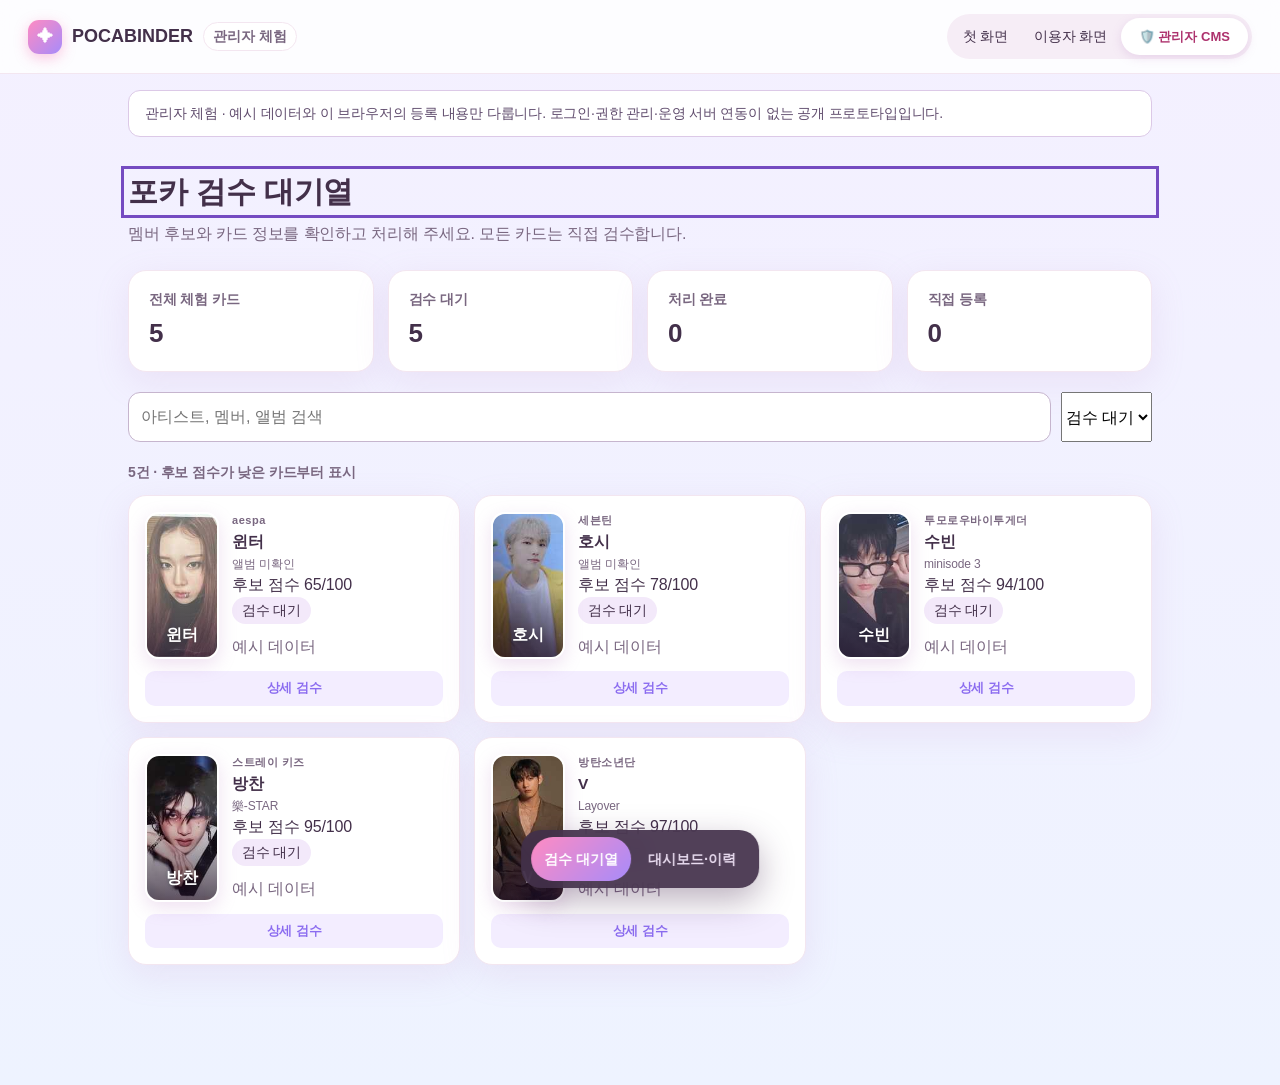
==== commit 941ab228: "Make Pocabinder collection and review prototype flows consistent" ====
--- a/admin.html
+++ b/admin.html
@@ -474,21 +474,25 @@
 
 
 
+<link rel="stylesheet" href="improvements.css">
+<meta name="description" content="포카 등록 내용을 검토하고 승인·반려·병합 흐름을 확인하는 관리자 체험 화면입니다.">
 </head>
-<body>
+<body class="admin-mode">
+<div id="storage-status" class="prototype-note storage-error" role="alert" hidden></div>
 
 <!-- ======================= TOP BAR ======================= -->
 <div class="topbar">
-  <div class="logo" onclick="go('admin')">
+  <button class="logo" type="button" onclick="go('admin')">
     <div class="logo-badge">✦</div>
     <div class="logo-name">POCABINDER</div>
-    <div class="logo-tag">AI First 프로토타입 v3 · 실제 제보 데이터 615건 반영</div>
-  </div>
-  <div class="mode-toggle">
+    <div class="logo-tag">관리자 체험</div>
+  </button>
+  <div class="mode-toggle"><a href="index.html">첫 화면</a><a href="app.html">이용자 화면</a>
     <button id="mt-admin" class="on" onclick="go('admin')">🛡️ 관리자 CMS</button>
   </div>
 </div>
 
+<p class="prototype-note">관리자 체험 · 예시 데이터와 이 브라우저의 등록 내용만 다룹니다. 로그인·권한 관리·운영 서버 연동이 없는 공개 프로토타입입니다.</p>
 <!-- ======================= 1. HOME ======================= -->
 <!-- ======================= 2. AI SCAN ======================= -->
 <!-- ======================= 3. ANALYZING ======================= -->
@@ -496,150 +500,12 @@
 <!-- ======================= 5. COMPLETE ======================= -->
 <!-- ======================= 6. ADMIN QUEUE ======================= -->
 <section class="screen active" id="scr-admin">
-  <div class="eyebrow">ADMIN · AI 검수 CMS</div>
-  <h1>AI 검수 대기열</h1>
-  <p class="sub">실제 검수 대기 <b>612건</b> 기준, AI 분류 시뮬레이션입니다. 관리자는 <b>검수 필요</b> 그룹만 집중해서 보면 됩니다.</p>
-
-  <div class="admin-stats">
-    <div class="stat"><div class="k">전체 대기 (실데이터)</div><div class="v" id="stat-pending">612</div></div>
-    <div class="stat"><div class="k">자동 승인 예상 (90%↑)</div><div class="v mt">465</div></div>
-    <div class="stat"><div class="k">검수 필요 예상 (70~89%)</div><div class="v" style="color:#DD8B24;">98</div></div>
-    <div class="stat"><div class="k">자동 반려 예상 (70%↓)</div><div class="v" style="color:#E25A72;">49</div></div>
-  </div>
-
-  <!-- 자동 승인 -->
-  <div class="queue-section">
-    <div class="queue-head"><span class="badge auto">AUTO APPROVE</span><h3>자동 승인 라인</h3><span class="cnt">관리자 개입 불필요 · 샘플 3건</span></div>
-    <div class="qgrid" id="q-auto">
-      <div class="qcard justnow" id="myCard" style="display:none;" onclick="openDetail('mine')">
-        <div class="newtag">방금 제출됨 ✨</div>
-        <div class="qrow">
-          <div class="poca photo ph-615"></div>
-          <div class="qmeta"><div class="a">방탄소년단 · #615</div><div class="m">정국</div><div class="al2">GOLDEN · 앨범포카</div>
-            <div class="qconf qc-auto"><div class="bar"><i style="width:98%"></i></div><span class="pc">AI 98%</span></div>
-            <div class="qconf qc-auto"><div class="bar"><i style="width:2%"></i></div><span class="pc" style="color:var(--muted);">중복 2%</span></div>
-          </div>
-        </div>
-        <div class="qactions"><button class="btn btn-detail" onclick="event.stopPropagation();openDetail('mine')">상세</button><button class="btn btn-approve" onclick="event.stopPropagation();resolveCard(this,'승인 완료! 컬렉션에 등록됐어요 💗')">승인</button></div>
-      </div>
-      <div class="qcard" onclick="openDetail('a1')">
-        <div class="qrow">
-          <div class="poca photo ph-614"></div>
-          <div class="qmeta"><div class="a">방탄소년단 · #614</div><div class="m">V</div><div class="al2">Layover · 앨범포카</div>
-            <div class="qconf qc-auto"><div class="bar"><i style="width:97%"></i></div><span class="pc">AI 97%</span></div>
-            <div class="qconf qc-auto"><div class="bar"><i style="width:1%"></i></div><span class="pc" style="color:var(--muted);">중복 1%</span></div>
-          </div>
-        </div>
-        <div class="qactions"><button class="btn btn-detail" onclick="event.stopPropagation();openDetail('a1')">상세</button><button class="btn btn-approve" onclick="event.stopPropagation();resolveCard(this,'승인 완료! 컬렉션에 등록됐어요 💗')">승인</button></div>
-      </div>
-      <div class="qcard" onclick="openDetail('a2')">
-        <div class="qrow">
-          <div class="poca photo ph-591"></div>
-          <div class="qmeta"><div class="a">스트레이 키즈 · #591</div><div class="m">방찬</div><div class="al2">樂-STAR · 앨범포카</div>
-            <div class="qconf qc-auto"><div class="bar"><i style="width:95%"></i></div><span class="pc">AI 95%</span></div>
-            <div class="qconf qc-auto"><div class="bar"><i style="width:3%"></i></div><span class="pc" style="color:var(--muted);">중복 3%</span></div>
-          </div>
-        </div>
-        <div class="qactions"><button class="btn btn-detail" onclick="event.stopPropagation();openDetail('a2')">상세</button><button class="btn btn-approve" onclick="event.stopPropagation();resolveCard(this,'승인 완료! 컬렉션에 등록됐어요 💗')">승인</button></div>
-      </div>
-      <div class="qcard" onclick="openDetail('a3')">
-        <div class="qrow">
-          <div class="poca photo ph-606"></div>
-          <div class="qmeta"><div class="a">투모로우바이투게더 · #606</div><div class="m">수빈</div><div class="al2">minisode 3 · 앨범포카</div>
-            <div class="qconf qc-auto"><div class="bar"><i style="width:94%"></i></div><span class="pc">AI 94%</span></div>
-            <div class="qconf qc-auto"><div class="bar"><i style="width:2%"></i></div><span class="pc" style="color:var(--muted);">중복 2%</span></div>
-          </div>
-        </div>
-        <div class="qactions"><button class="btn btn-detail" onclick="event.stopPropagation();openDetail('a3')">상세</button><button class="btn btn-approve" onclick="event.stopPropagation();resolveCard(this,'승인 완료! 컬렉션에 등록됐어요 💗')">승인</button></div>
-      </div>
-    </div>
-  </div>
-
-  <!-- 검수 필요 -->
-  <div class="queue-section">
-    <div class="queue-head"><span class="badge review">NEED REVIEW</span><h3>검수 필요</h3><span class="cnt">관리자가 직접 판단 · 샘플 2건</span></div>
-    <div class="qgrid">
-      <div class="qcard" onclick="openDetail('r1')">
-        <div class="qrow">
-          <div class="poca photo ph-267"></div>
-          <div class="qmeta"><div class="a">aespa · #267</div><div class="m">윈터 <span style="font-size:11px;color:#DD8B24;">(추정)</span></div><div class="al2">버전 불확실 · 중복 의심</div>
-            <div class="qconf qc-review"><div class="bar"><i style="width:65%"></i></div><span class="pc">AI 65%</span></div>
-            <div class="qconf qc-review"><div class="bar"><i style="width:41%"></i></div><span class="pc" style="color:var(--muted);">중복 41%</span></div>
-          </div>
-        </div>
-        <div class="qactions"><button class="btn btn-detail" onclick="event.stopPropagation();openDetail('r1')">상세 검수</button><button class="btn btn-approve" onclick="event.stopPropagation();resolveCard(this,'검토 후 승인했어요 ✔')">승인</button><button class="btn btn-reject" onclick="event.stopPropagation();resolveCard(this,'반려 처리했어요')">반려</button></div>
-      </div>
-      <div class="qcard" onclick="openDetail('r2')">
-        <div class="qrow">
-          <div class="poca photo ph-609"></div>
-          <div class="qmeta"><div class="a">세븐틴 · #609</div><div class="m">호시</div><div class="al2">유형 애매 (앨범포카 vs MD)</div>
-            <div class="qconf qc-review"><div class="bar"><i style="width:78%"></i></div><span class="pc">AI 78%</span></div>
-            <div class="qconf qc-review"><div class="bar"><i style="width:12%"></i></div><span class="pc" style="color:var(--muted);">중복 12%</span></div>
-          </div>
-        </div>
-        <div class="qactions"><button class="btn btn-detail" onclick="event.stopPropagation();openDetail('r2')">상세 검수</button><button class="btn btn-approve" onclick="event.stopPropagation();resolveCard(this,'검토 후 승인했어요 ✔')">승인</button><button class="btn btn-reject" onclick="event.stopPropagation();resolveCard(this,'반려 처리했어요')">반려</button></div>
-      </div>
-    </div>
-  </div>
-
-  <!-- 자동 반려 -->
-  <div class="queue-section">
-    <div class="queue-head"><span class="badge reject">AUTO REJECT</span><h3>자동 반려 라인</h3><span class="cnt">저품질 · 중복 의심 · 샘플 1건</span></div>
-    <div class="qgrid">
-      <div class="qcard" onclick="openDetail('j1')" style="opacity:.85;">
-        <div class="qrow">
-          <div class="poca photo ph-7"><div class="al">저해상도</div></div>
-          <div class="qmeta"><div class="a">제보 #7</div><div class="m">품질 미달</div><div class="al2">저해상도 · 식별 불가</div>
-            <div class="qconf qc-reject"><div class="bar"><i style="width:24%"></i></div><span class="pc">AI 24%</span></div>
-            <div class="qconf qc-reject"><div class="bar"><i style="width:8%"></i></div><span class="pc" style="color:var(--muted);">품질 31점</span></div>
-          </div>
-        </div>
-        <div class="qactions"><button class="btn btn-detail" onclick="event.stopPropagation();openDetail('j1')">상세</button><button class="btn btn-reject" onclick="event.stopPropagation();resolveCard(this,'반려 확정 — 제보자에게 재촬영 안내 발송')">반려 확정</button></div>
-      </div>
-    </div>
-  </div>
+<h1>포카 검수 대기열</h1><p class="sub">멤버 후보와 카드 정보를 확인하고 처리해 주세요. 모든 카드는 직접 검수합니다.</p><div id="queue-summary"></div><div class="search-form"><input type="search" id="queue-search" aria-label="검수 카드 검색" placeholder="아티스트, 멤버, 앨범 검색"><select id="queue-filter" aria-label="처리 상태"><option value="pending">검수 대기</option><option value="approved">승인</option><option value="rejected">반려</option><option value="merged">병합</option><option value="all">전체</option></select></div><p class="result-count" id="queue-count" role="status"></p><div class="qgrid" id="queue-cards"></div>
 </section>
 
 <!-- ======================= 7. CMS DETAIL ======================= -->
 <section class="screen" id="scr-detail">
-  <div class="backlink" onclick="go('admin')">← 검수 대기열로 돌아가기</div>
-  <div class="eyebrow">ADMIN · 카드 상세 검수</div>
-  <h1 id="dt-title">정한 · 17 IS RIGHT HERE</h1>
-
-  <div class="detail-wrap">
-    <div>
-      <div class="poca shine" id="dt-poca" style="width:100%;"><div class="face" id="dt-face">🐰</div><div class="nm" id="dt-nm">JEONGHAN</div><div class="al" id="dt-al">17 IS RIGHT HERE</div></div>
-      <div class="check-row" style="grid-template-columns:1fr;">
-        <div class="checkbox-pill" id="dt-quality">🧪 사진 품질 96점</div>
-      </div>
-    </div>
-    <div>
-      <div class="panel">
-        <div style="font-size:13px;font-weight:800;color:var(--muted);margin-bottom:6px;">AI 분석 결과</div>
-        <div class="kv"><span class="k">아티스트</span><span class="v" id="dt-artist">SEVENTEEN</span></div>
-        <div class="kv"><span class="k">멤버</span><span class="v" id="dt-member">정한 (JEONGHAN)</span></div>
-        <div class="kv"><span class="k">앨범</span><span class="v" id="dt-album">17 IS RIGHT HERE</span></div>
-        <div class="kv"><span class="k">유형</span><span class="v" id="dt-type">럭키드로우</span></div>
-        <div class="kv"><span class="k">AI 신뢰도</span><span class="v" id="dt-conf" style="color:var(--pink-deep);">98%</span></div>
-        <div class="kv"><span class="k">중복 확률</span><span class="v" id="dt-dup">2%</span></div>
-      </div>
-
-      <div class="dup-box" id="dupbox" style="display:none;">
-        <div class="t">⚠️ 유사한 기존 포카 발견 — Merge 검토</div>
-        <div class="dup-row">
-          <div class="poca photo ph-267"></div>
-          <div class="info"><b>aespa 윈터 · 앨범포카 (기존 등록)</b><br>유사도 41% · 버전만 다를 가능성 있음<br>같은 포카면 <b>Merge</b>, 다른 버전이면 <b>Approve</b></div>
-        </div>
-      </div>
-
-      <div class="decision">
-        <button class="btn btn-approve-lg" onclick="decide('✔ 승인 완료 — 컬렉션 DB에 등록됐어요')">✔ Approve</button>
-        <button class="btn btn-merge-lg" onclick="decide('기존 포카와 병합(Merge)했어요')">⇄ Merge</button>
-        <button class="btn btn-reject-lg" onclick="decide('반려 처리했어요 — 제보자에게 사유 발송')">✕ Reject</button>
-      </div>
-      <p class="sub" style="font-size:13px;">Approve = 신규 등록 · Merge = 기존 포카와 통합 · Reject = 반려 + 제보자 알림</p>
-    </div>
-  </div>
+<h1>카드 상세 검수</h1>
 </section>
 
 <!-- ======================= 8. SEARCH ======================= -->
@@ -649,225 +515,16 @@
 <!-- ======================= 12. MY BINDER ======================= -->
 <!-- ======================= 13. ADMIN DASHBOARD ======================= -->
 <section class="screen" id="scr-dashboard">
-  <div class="eyebrow">ADMIN · ANALYTICS · 실제 뮤빗 데이터 (2026.07.30)</div>
-  <h1>운영 대시보드</h1>
-  <p class="sub">누적 제보 615건 중 <b style="color:#E25A72;">612건(99.5%)이 검수 대기</b> — 수동 검수 병목이 실데이터로 확인됩니다.</p>
-
-  <div class="admin-stats">
-    <div class="stat"><div class="k">누적 제보</div><div class="v pk">615</div></div>
-    <div class="stat"><div class="k">검수 대기</div><div class="v" style="color:#E25A72;">612</div></div>
-    <div class="stat"><div class="k">승인 완료</div><div class="v mt">2</div></div>
-    <div class="stat"><div class="k">참여 유저</div><div class="v lv">414</div></div>
-  </div>
-
-  <div class="dash-grid">
-    <div class="chart-panel">
-      <div class="ct2">유형별 제보 분포 (실데이터)</div>
-      <div class="cs">전체 615건 · 단위: 장</div>
-      <div class="week-chart" style="grid-template-columns:repeat(5,1fr);">
-        <div class="wbar today"><span class="num">451</span><div class="col" style="height:100%"></div><span class="day">앨범</span></div>
-        <div class="wbar"><span class="num">53</span><div class="col" style="height:14%"></div><span class="day">MD</span></div>
-        <div class="wbar"><span class="num">43</span><div class="col" style="height:12%"></div><span class="day">팬미팅</span></div>
-        <div class="wbar"><span class="num">34</span><div class="col" style="height:10%"></div><span class="day">시즌그리팅</span></div>
-        <div class="wbar"><span class="num">34</span><div class="col" style="height:10%"></div><span class="day">팬사인회</span></div>
-      </div>
-    </div>
-    <div class="chart-panel">
-      <div class="ct2">아티스트별 제보 분포 (실데이터)</div>
-      <div class="cs">전체 615건 기준</div>
-      <div class="stackbar">
-        <i style="width:34%;background:linear-gradient(90deg,#FF8BC2,#F062A8);"></i>
-        <i style="width:26%;background:linear-gradient(90deg,#B79CFF,#8B6CF0);"></i>
-        <i style="width:15%;background:linear-gradient(90deg,#8CC8FF,#5AA7F0);"></i>
-        <i style="width:10%;background:linear-gradient(90deg,#5EE0C2,#38C9A8);"></i>
-        <i style="width:15%;background:linear-gradient(90deg,#FFCE7A,#FFAA4D);"></i>
-      </div>
-      <div class="legend">
-        <div class="lg"><span class="sw" style="background:#F062A8;"></span>방탄소년단<b>208장 · 34%</b></div>
-        <div class="lg"><span class="sw" style="background:#8B6CF0;"></span>스트레이 키즈<b>159장 · 26%</b></div>
-        <div class="lg"><span class="sw" style="background:#5AA7F0;"></span>투모로우바이투게더<b>90장 · 15%</b></div>
-        <div class="lg"><span class="sw" style="background:#38C9A8;"></span>세븐틴<b>63장 · 10%</b></div>
-        <div class="lg"><span class="sw" style="background:#FFAA4D;"></span>에이티즈·aespa 외<b>95장 · 15%</b></div>
-      </div>
-      <div class="queue-link" onclick="go('admin')">
-        <span>⏳ 검수 대기 <span class="n">612건</span> 처리하러 가기</span><span>→</span>
-      </div>
-    </div>
-  </div>
-
-  <div class="chart-panel" style="margin-top:16px;">
-    <div class="ct2">AI 도입 효과 (기획 근거)</div>
-    <div class="cs">기존 수동 검수 대비</div>
-    <div style="display:grid;grid-template-columns:repeat(3,1fr);gap:14px;">
-      <div class="ist" style="background:#F8F2FA;"><div class="k">제보 1건당 처리 시간</div><div class="v" style="color:#8B6CF0;">4분 → 12초</div></div>
-      <div class="ist" style="background:#F8F2FA;"><div class="k">일일 처리 가능량</div><div class="v" style="color:#8B6CF0;">120건 → 3,000건+</div></div>
-      <div class="ist" style="background:#F8F2FA;"><div class="k">중복 등록률</div><div class="v" style="color:#8B6CF0;">7.2% → 0.4%</div></div>
-    </div>
-  </div>
+<h1>운영 체험 대시보드</h1>
 </section>
 
 <!-- ======================= PROTO NAV ======================= -->
-<div class="proto-nav">
-  <button data-nav="dashboard" onclick="go('dashboard')">대시보드</button>
-  <button data-nav="admin" onclick="go('admin')">검수 CMS</button>
-  <button data-nav="detail" onclick="openDetail('mine')">검수 상세</button></div>
-
-<div class="toast" id="toast"></div>
-
-<script>
-  var analyzeTimers = [];
-  var submitted = false;
-
-  function go(name){
-    document.querySelectorAll('.screen').forEach(function(s){s.classList.remove('active');});
-    var scr = document.getElementById('scr-'+name);
-    if(scr) scr.classList.add('active');
-    // clear pending analyze timers if leaving
-    if(name !== 'analyzing'){ analyzeTimers.forEach(clearTimeout); analyzeTimers = []; }
-    // admin mode styling
-    var isAdmin = (name==='admin'||name==='detail'||name==='dashboard');
-    document.body.classList.toggle('admin-mode', isAdmin);
-    var _mu=document.getElementById('mt-user'), _ma=document.getElementById('mt-admin');
-    if(_mu) _mu.classList.toggle('on', !isAdmin);
-    if(_ma) _ma.classList.toggle('on', isAdmin);
-    // proto nav highlight
-    document.querySelectorAll('.proto-nav button').forEach(function(b){
-      b.classList.toggle('on', b.getAttribute('data-nav')===name);
-    });
-    // show my submitted card in admin queue
-    if(name==='admin' && submitted){
-      var _mc=document.getElementById('myCard');
-      if(_mc) _mc.style.display='block';
-    }
-    if(name==='result'){ animateBars(); }
-    if(name==='artist'){
-      var ab = document.getElementById('artist-bar');
-      if(!ab) { window.scrollTo({top:0}); return; }
-      ab.style.width='0';
-      setTimeout(function(){ ab.style.width = ab.getAttribute('data-w')+'%'; }, 80);
-    }
-    window.scrollTo({top:0});
-  }
-
-  /* ---------- album filter ---------- */
-
-  /* ---------- card detail toggles ---------- */
-  function toggleOwn(){
-    var b = document.getElementById('tglOwn');
-    var on = b.classList.toggle('on-own');
-    b.textContent = on ? '✔ 보유중' : '보유 체크';
-    showToast(on ? '보유 목록에 추가했어요 ✔' : '보유 해제했어요');
-  }
-  function toggleWish(){
-    var b = document.getElementById('tglWish');
-    var on = b.classList.toggle('on-wish');
-    b.textContent = on ? '💗 위시 담김' : '♡ 위시';
-    showToast(on ? '위시리스트에 담았어요 💗' : '위시에서 뺐어요');
-  }
-
-  /* ---------- binder tabs ---------- */
-  function binderTab(name, btn){
-    document.querySelectorAll('.binder-tabs button').forEach(function(b){b.classList.remove('on');});
-    btn.classList.add('on');
-    document.getElementById('binder-all').style.display = name==='all' ? 'block' : 'none';
-    document.getElementById('binder-wish').style.display = name==='wish' ? 'block' : 'none';
-  }
-
-  /* ===== 포카 사진 업로드: 드래그앤드롭 + 파일선택 ===== */
-  var SAMPLE_BG = '';           // 최초 1회 저장해 두는 기본 샘플 이미지
-  var MAX_MB = 10;
-
-
-  // 업로드된 사진을 분석/결과 화면 카드에 반영
-
-
-
-  /* ============ 실제 AI 엔진 연동 ============ */
-  var AI = { ready:false, loading:false, lastResult:null, enabled:(typeof PocaAI!=='undefined') };
-
-
-
-
-  // 실제 인식 결과를 결과 화면에 반영
-
-  // 샘플 포카는 고정 결과, 업로드 사진은 실제 인식
-  var SAMPLE_FIELDS=null;
-
-
-  // 실제 추론을 돌리면서 분석 화면의 단계 표시를 진짜 진행상황에 맞춘다
-
-
-
-  var editing = false;
-
-
-  function resolveCard(btn, msg){
-    var card = btn.closest('.qcard');
-    card.style.transition='.35s';
-    card.style.opacity='0'; card.style.transform='scale(.92)';
-    setTimeout(function(){ card.style.display='none'; }, 350);
-    var pending = document.getElementById('stat-pending');
-    pending.textContent = Math.max(0, parseInt(pending.textContent.replace(/,/g,''))-1);
-    showToast(msg);
-  }
-
-  var DETAILS = {
-    mine:{title:'정국 · GOLDEN (제보 #615)', face:'', nm:'JUNGKOOK', al:'실제 제보 #615', cls:'photo ph-615',
-      artist:'방탄소년단 (BTS)', member:'정국 (JUNGKOOK)', album:'GOLDEN', type:'앨범포카',
-      conf:'98%', dup:'2%', quality:'🧪 사진 품질 96점', dupshow:false},
-    a1:{title:'V · Layover (제보 #614)', face:'', nm:'V', al:'실제 제보 #614', cls:'photo ph-614',
-      artist:'방탄소년단 (BTS)', member:'V (뷔)', album:'Layover', type:'앨범포카',
-      conf:'97%', dup:'1%', quality:'🧪 사진 품질 94점', dupshow:false},
-    a2:{title:'방찬 · 樂-STAR (제보 #591)', face:'', nm:'BANG CHAN', al:'실제 제보 #591', cls:'photo ph-591',
-      artist:'스트레이 키즈', member:'방찬 (BANG CHAN)', album:'樂-STAR', type:'앨범포카',
-      conf:'95%', dup:'3%', quality:'🧪 사진 품질 92점', dupshow:false},
-    a3:{title:'수빈 · minisode 3 (제보 #606)', face:'', nm:'SOOBIN', al:'실제 제보 #606', cls:'photo ph-606',
-      artist:'투모로우바이투게더', member:'수빈 (SOOBIN)', album:'minisode 3', type:'앨범포카',
-      conf:'94%', dup:'2%', quality:'🧪 사진 품질 95점', dupshow:false},
-    r1:{title:'윈터 (추정) · 제보 #267 — 검수 필요', face:'', nm:'WINTER?', al:'실제 제보 #267', cls:'photo ph-267',
-      artist:'aespa', member:'윈터 (추정 65%)', album:'버전 불확실', type:'앨범포카 추정',
-      conf:'65%', dup:'41%', quality:'🧪 사진 품질 88점', dupshow:true},
-    r2:{title:'호시 · 제보 #609 — 검수 필요', face:'', nm:'HOSHI', al:'실제 제보 #609', cls:'photo ph-609',
-      artist:'세븐틴', member:'호시 (HOSHI)', album:'미분류', type:'앨범포카 vs MD 애매',
-      conf:'78%', dup:'12%', quality:'🧪 사진 품질 91점', dupshow:false},
-    j1:{title:'품질 미달 — 자동 반려 (제보 #7)', face:'', nm:'?', al:'실제 제보 #7', cls:'photo ph-7',
-      artist:'인식 실패', member:'—', album:'—', type:'—',
-      conf:'24%', dup:'8%', quality:'⚠️ 사진 품질 31점 (저해상도)', dupshow:false}
-  };
-
-  function openDetail(id){
-    var d = DETAILS[id] || DETAILS.mine;
-    document.getElementById('dt-title').textContent = d.title;
-    var poca = document.getElementById('dt-poca');
-    poca.className = 'poca shine ' + d.cls;
-    if(!d.cls){ poca.style.background='linear-gradient(160deg,#C9C2CE,#A79FB0)'; } else { poca.style.background=''; }
-    document.getElementById('dt-face').textContent = d.face;
-    document.getElementById('dt-nm').textContent = d.nm;
-    document.getElementById('dt-al').textContent = d.al;
-    document.getElementById('dt-artist').textContent = d.artist;
-    document.getElementById('dt-member').textContent = d.member;
-    document.getElementById('dt-album').textContent = d.album;
-    document.getElementById('dt-type').textContent = d.type;
-    document.getElementById('dt-conf').textContent = d.conf;
-    document.getElementById('dt-dup').textContent = d.dup;
-    document.getElementById('dt-quality').textContent = d.quality;
-    document.getElementById('dupbox').style.display = d.dupshow ? 'block' : 'none';
-    go('detail');
-  }
-
-  function decide(msg){
-    showToast(msg);
-    setTimeout(function(){ go('admin'); }, 800);
-  }
-
-  var toastTimer;
-  function showToast(msg){
-    var t = document.getElementById('toast');
-    t.textContent = msg;
-    t.classList.add('show');
-    clearTimeout(toastTimer);
-    toastTimer = setTimeout(function(){ t.classList.remove('show'); }, 2200);
-  }
-</script>
+<nav class="proto-nav" aria-label="관리자 메뉴"><button data-nav="admin" onclick="go('admin')">검수 대기열</button><button data-nav="dashboard" onclick="go('dashboard')">대시보드·이력</button></nav>
+
+<div class="toast" id="toast" role="status" aria-live="polite"></div>
+
+
+<script src="./poca-data.js"></script>
+<script src="./admin-runtime.js"></script>
 </body>
 </html>
--- a/improvements.css
+++ b/improvements.css
@@ -0,0 +1,39 @@
+:root{--muted:#796780;--pink-deep:#ad326d}
+body{font-size:16px;line-height:1.5}
+button,input,select,textarea{font:inherit}
+button:disabled{opacity:.55;cursor:wait}
+:focus-visible{outline:3px solid #754bc1;outline-offset:4px}
+.btn-primary{background:linear-gradient(135deg,#b83779,#7950be)}
+.sub,.dz-sub{font-size:1rem}.eyebrow,.logo-tag,.stat .k,.field .k,.field .pc,.poca .al,.wish-note{font-size:.875rem}
+.logo-name{background:none;-webkit-text-fill-color:var(--ink);color:var(--ink)}
+.logo-tag{white-space:normal}.topbar{gap:12px;flex-wrap:wrap}
+.mode-toggle a{padding:8px 12px;color:var(--ink);font-size:.875rem;text-decoration:none}
+.prototype-note{max-width:1024px;margin:16px auto 0;padding:12px 16px;background:#fff;border:1px solid #dcc9e7;border-radius:12px;font-size:.875rem;color:#604c6d}
+.storage-error{background:#fff0f0;border-color:#bd4c60;color:#8e213a}
+.hero{margin-top:10px}.flow-strip{font-size:.875rem;line-height:1.7}
+.search-form{display:flex;gap:10px;margin:20px 0 12px}.search-form input{min-width:0;flex:1;border:1px solid #c6b5ce;border-radius:12px;padding:12px;background:#fff}
+.chip-row{flex-wrap:wrap}.artist-chip{font-size:.875rem;min-height:44px}
+.result-count{font-size:.875rem}.empty-state{grid-column:1/-1;background:#fff;border:1px dashed #c6b5ce;border-radius:18px;padding:32px;text-align:center;line-height:1.8}
+.catalog-card{background:#fff;border:1px solid var(--line);border-radius:18px;padding:10px;text-align:left;cursor:pointer;color:var(--ink);min-width:0}
+.catalog-card .poca{width:100%;display:flex}.catalog-card .meta{display:block;padding:12px 4px 4px;line-height:1.6;overflow-wrap:anywhere}
+.catalog-card .meta b{display:block}.catalog-card .meta small{font-size:.875rem;color:var(--muted)}
+.poca .nm{font-size:1rem}.poca.photo{background-size:cover;background-position:center}
+.field input,.review-form select,.review-form textarea{width:100%;min-width:0;border:1px solid #bda7c9;border-radius:8px;padding:10px;background:#fff;color:var(--ink)}
+.field .v{min-width:0;overflow-wrap:anywhere}.field{grid-template-columns:90px minmax(0,1fr) 72px}
+.review-form{display:grid;gap:10px;margin-top:20px}.review-form label{font-size:.875rem;font-weight:700}.decision{flex-wrap:wrap}
+.status-pill{display:inline-block;padding:3px 10px;background:#f3e9fa;border-radius:20px;font-size:.875rem}
+.history-list{display:grid;gap:12px;margin-top:18px}.history-item{background:#fff;border:1px solid var(--line);border-radius:14px;padding:16px;display:flex;align-items:center;justify-content:space-between;gap:16px;overflow-wrap:anywhere}
+.proto-nav{bottom:max(12px,env(safe-area-inset-bottom));border-radius:20px;justify-content:center;max-width:calc(100% - 24px)}
+.proto-nav button{min-height:44px;font-size:.875rem}.toast{width:max-content;max-width:calc(100% - 32px);overflow-wrap:anywhere}
+.queue-head{flex-wrap:wrap}.qmeta{min-width:0;overflow-wrap:anywhere}.qcard{cursor:default}.result-actions{flex-wrap:wrap}
+@media(max-width:600px){
+ .topbar{padding:12px 16px}.logo-tag{display:none}.logo-name{font-size:1rem}.mode-toggle a{padding:8px}
+ .prototype-note{margin:12px 16px 0}.screen{padding:24px 16px 120px}.hero-cards{gap:10px}.hero h1{font-size:1.8rem}
+ .stat-row{gap:8px;flex-wrap:wrap}.stat{padding:12px}.stat .v{font-size:1.5rem}.binder-stats{gap:8px}
+ .panel{padding:18px}.field{grid-template-columns:70px minmax(0,1fr);gap:10px}.field .confbar{grid-column:2}
+ .btn{padding:12px 18px}.search-form{flex-wrap:wrap}.search-form input{flex-basis:65%}.history-item{align-items:flex-start;flex-direction:column}
+ .recent-row,.album-cards{grid-template-columns:repeat(2,minmax(0,1fr))}.proto-nav{gap:0;padding:5px}.proto-nav button{padding:8px 10px}
+}
+@media(prefers-reduced-motion:reduce){*,*::before,*::after{animation:none!important;transition:none!important;scroll-behavior:auto!important}}
+
+button.logo{border:0;background:transparent;text-align:left;font:inherit;padding:0;color:inherit}
